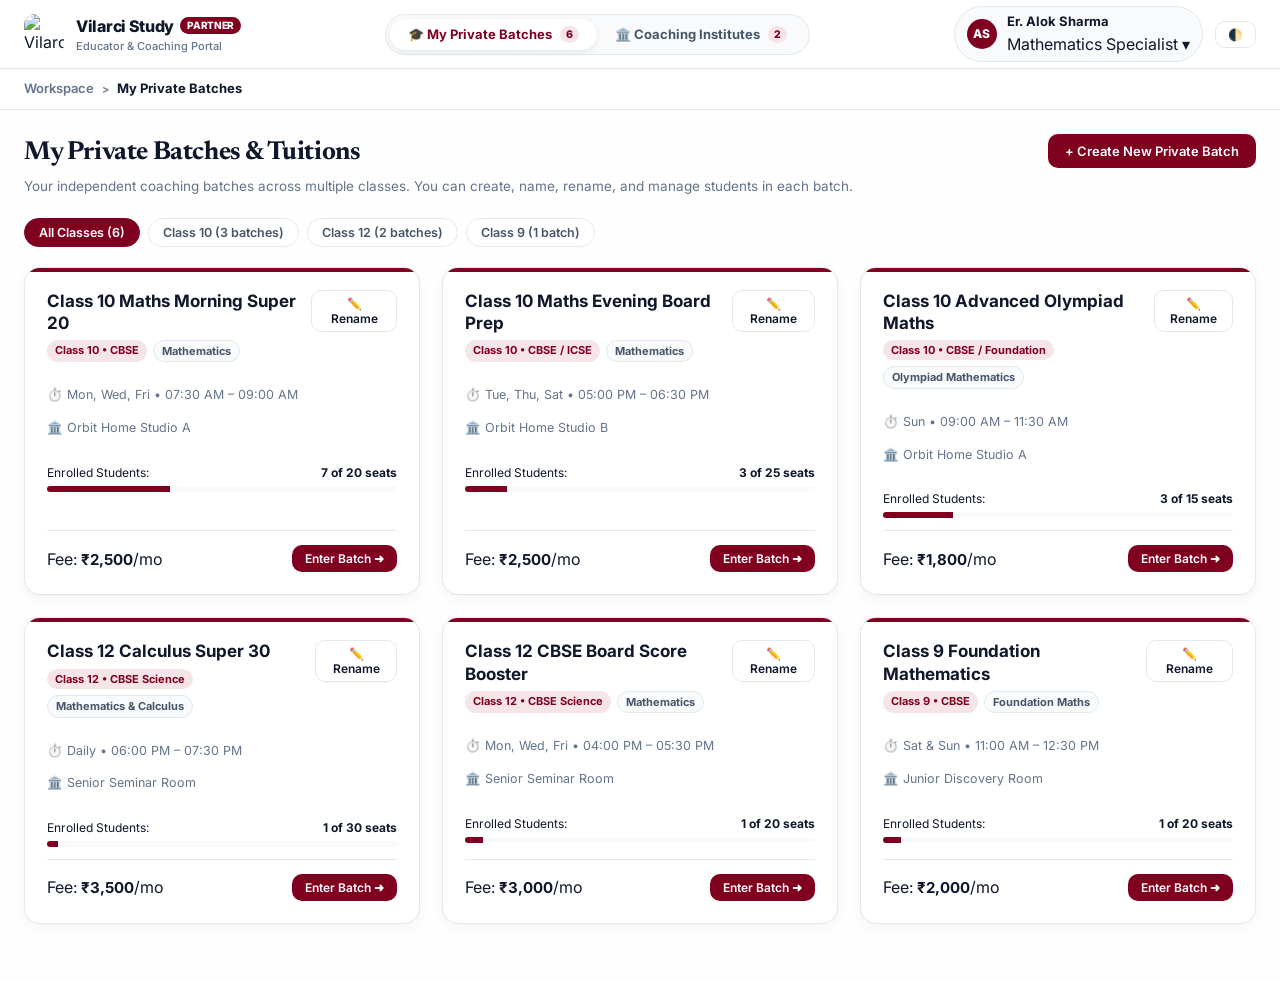
==== index.html @ 39771283 "redirect added" ====
<!DOCTYPE html>
<html lang="en">
<head>
    <meta charset="UTF-8">
    <meta name="viewport" content="width=device-width, initial-scale=1.0">
    <title>Document</title>
    <meta http-equiv="refresh" content="0; url=./Vilarci-study-partner-demo/Antigravity/index.html">
</head>
<body>
    
</body>
</html>
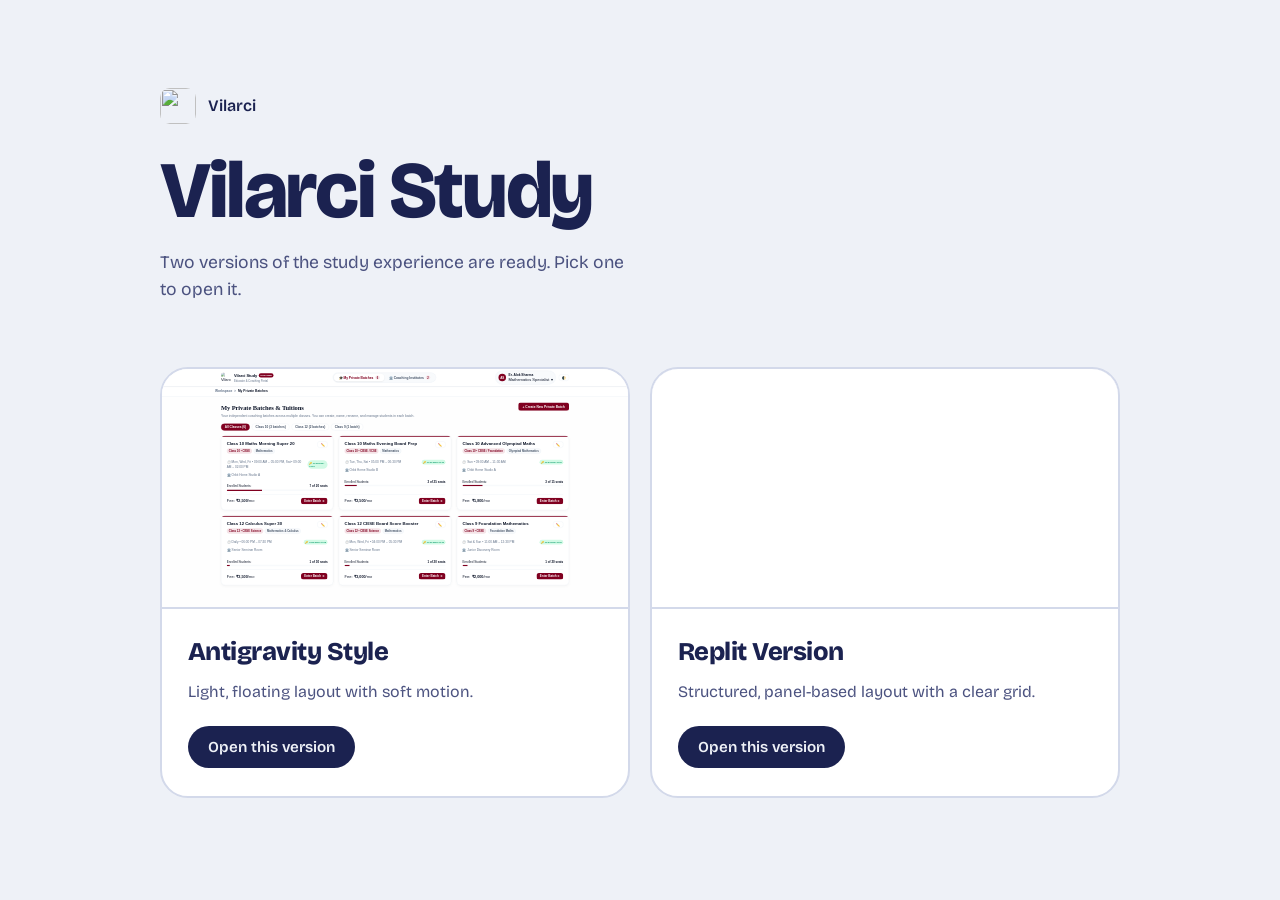
==== commit 339caef5: "front page published" ====
--- a/index.html
+++ b/index.html
@@ -3,10 +3,134 @@
 <head>
     <meta charset="UTF-8">
     <meta name="viewport" content="width=device-width, initial-scale=1.0">
-    <title>Document</title>
-    <meta http-equiv="refresh" content="0; url=./Vilarci-study-partner-demo/Antigravity/index.html">
+    <link rel="icon" type="image/png" href="https://officialpic.vilarci.in/Icons/web-icon.png">
+    <link rel="shortcut icon" type="image/png" href="https://officialpic.vilarci.in/Icons/web-icon.png">
+    <link rel="apple-touch-icon" href="https://officialpic.vilarci.in/Icons/web-icon.png">
+    <title>Vilarci Study</title>
+    <link rel="preconnect" href="https://fonts.googleapis.com">
+    <link rel="preconnect" href="https://fonts.gstatic.com" crossorigin>
+    <link href="https://fonts.googleapis.com/css2?family=Bricolage+Grotesque:opsz,wght@12..96,400;12..96,600;12..96,800&display=swap" rel="stylesheet">
+    <style>
+        :root {
+            --paper: #eef1f7;
+            --ink: #1b2250;
+            --ink-soft: #4c5380;
+            --marigold: #f2a900;
+            --sky: #9db4ff;
+            --card: #ffffff;
+            --line: #d3d9ea;
+            color-scheme: light;
+        }
+        @media (prefers-color-scheme: dark) {
+            :root {
+                --paper: #141838;
+                --ink: #eef1ff;
+                --ink-soft: #aab2e0;
+                --card: #1d2352;
+                --line: #333b7a;
+                color-scheme: dark;
+            }
+        }
+        * { box-sizing: border-box; margin: 0; }
+        html, body { min-height: 100%; }
+        body {
+            font-family: "Bricolage Grotesque", system-ui, -apple-system, "Segoe UI", sans-serif;
+            background: var(--paper);
+            color: var(--ink);
+            line-height: 1.5;
+            -webkit-font-smoothing: antialiased;
+        }
+        main {
+            max-width: 1040px;
+            margin: 0 auto;
+            padding: clamp(32px, 7vw, 88px) clamp(20px, 4vw, 40px);
+        }
+        header { max-width: 36rem; margin-bottom: clamp(32px, 6vw, 64px); }
+        .brand { display: flex; align-items: center; gap: 12px; margin-bottom: 28px; font-weight: 600; }
+        .brand img { width: 36px; height: 36px; border-radius: 10px; }
+        h1 {
+            font-size: clamp(2.6rem, 8vw, 5rem);
+            font-weight: 800;
+            line-height: 0.98;
+            letter-spacing: -0.03em;
+        }
+        header p { margin-top: 20px; color: var(--ink-soft); font-size: 1.1rem; max-width: 30rem; }
+
+        .choices { display: grid; grid-template-columns: 1fr 1fr; gap: 20px; }
+        @media (max-width: 720px) { .choices { grid-template-columns: 1fr; } }
+
+        .choice {
+            display: flex; flex-direction: column;
+            background: var(--card);
+            border: 2px solid var(--line);
+            border-radius: 28px;
+            overflow: hidden;
+            color: inherit; text-decoration: none;
+            transition: border-color .2s, transform .2s;
+        }
+        .choice:hover { border-color: var(--ink); transform: translateY(-4px); }
+        .choice:focus-visible { outline: 3px solid var(--marigold); outline-offset: 4px; }
+
+        .preview {
+            height: 240px; position: relative; overflow: hidden;
+            background: var(--line);
+            border-bottom: 2px solid var(--line);
+        }
+        .preview iframe {
+            position: absolute; top: 0; left: 0;
+            width: 400%; height: 400%;
+            border: 0; background: #fff;
+            transform: scale(0.25); transform-origin: top left;
+            pointer-events: none;
+        }
+
+        .body { padding: 24px 26px 28px; display: flex; flex-direction: column; gap: 8px; flex: 1; }
+        .body h2 { font-size: 1.6rem; font-weight: 800; letter-spacing: -0.02em; }
+        .body p { color: var(--ink-soft); }
+        .open {
+            margin-top: 14px; align-self: flex-start;
+            padding: 10px 20px; border-radius: 999px;
+            background: var(--ink); color: var(--paper);
+            font-weight: 600; font-size: .95rem;
+            transition: background .2s, color .2s;
+        }
+        .choice:hover .open { background: var(--marigold); color: #1b2250; }
+    </style>
 </head>
 <body>
-    
+    <main>
+        <header>
+            <div class="brand">
+                <img src="https://officialpic.vilarci.in/Icons/web-icon.png" alt="">
+                <span>Vilarci</span>
+            </div>
+            <h1>Vilarci Study</h1>
+            <p>Two versions of the study experience are ready. Pick one to open it.</p>
+        </header>
+
+        <div class="choices">
+            <a class="choice" href="./Vilarci-Study-demo/Anitigravity/index.html">
+                <div class="preview" aria-hidden="true">
+                    <iframe src="https://krishnendu-kar.github.io/vilarci-study-partner-website/Vilarci-study-partner-demo/Antigravity/index.html#batches" title="" tabindex="-1" loading="lazy"></iframe>
+                </div>
+                <div class="body">
+                    <h2>Antigravity Style</h2>
+                    <p>Light, floating layout with soft motion.</p>
+                    <span class="open">Open this version</span>
+                </div>
+            </a>
+
+            <a class="choice" href="./Vilarci-Study-demo/Replit/index.html">
+                <div class="preview" aria-hidden="true">
+                    <iframe src="https://vilarci-study-partner-redesign--sukrish269.replit.app" title="" tabindex="-1" loading="lazy"></iframe>
+                </div>
+                <div class="body">
+                    <h2>Replit Version</h2>
+                    <p>Structured, panel-based layout with a clear grid.</p>
+                    <span class="open">Open this version</span>
+                </div>
+            </a>
+        </div>
+    </main>
 </body>
-</html>+</html>
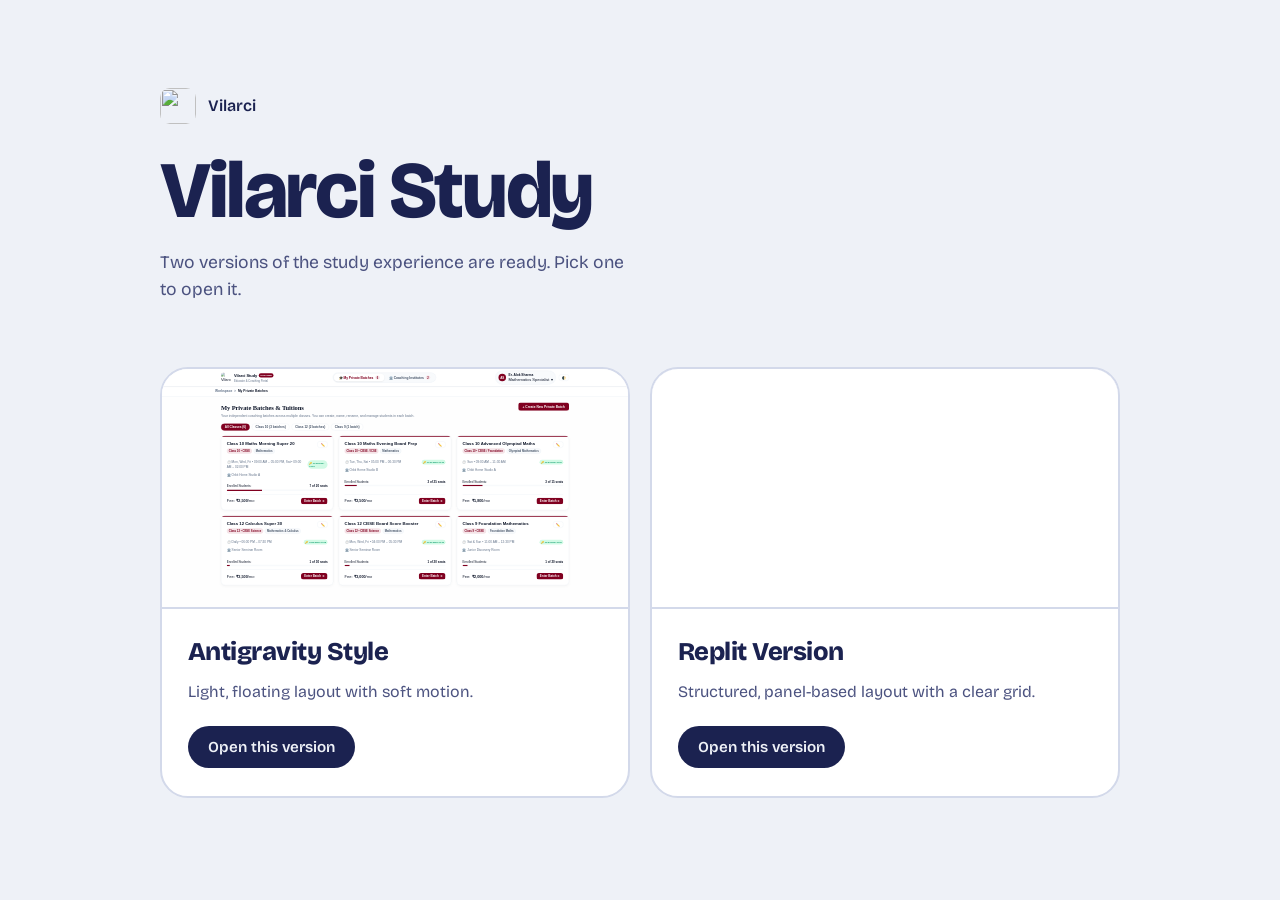
==== commit 87177364: "front page published.." ====
--- a/index.html
+++ b/index.html
@@ -109,7 +109,7 @@
         </header>
 
         <div class="choices">
-            <a class="choice" href="./Vilarci-Study-demo/Anitigravity/index.html">
+            <a class="choice" href="./Vilarci-study-partner-demo/Antigravity/index.html">
                 <div class="preview" aria-hidden="true">
                     <iframe src="https://krishnendu-kar.github.io/vilarci-study-partner-website/Vilarci-study-partner-demo/Antigravity/index.html#batches" title="" tabindex="-1" loading="lazy"></iframe>
                 </div>
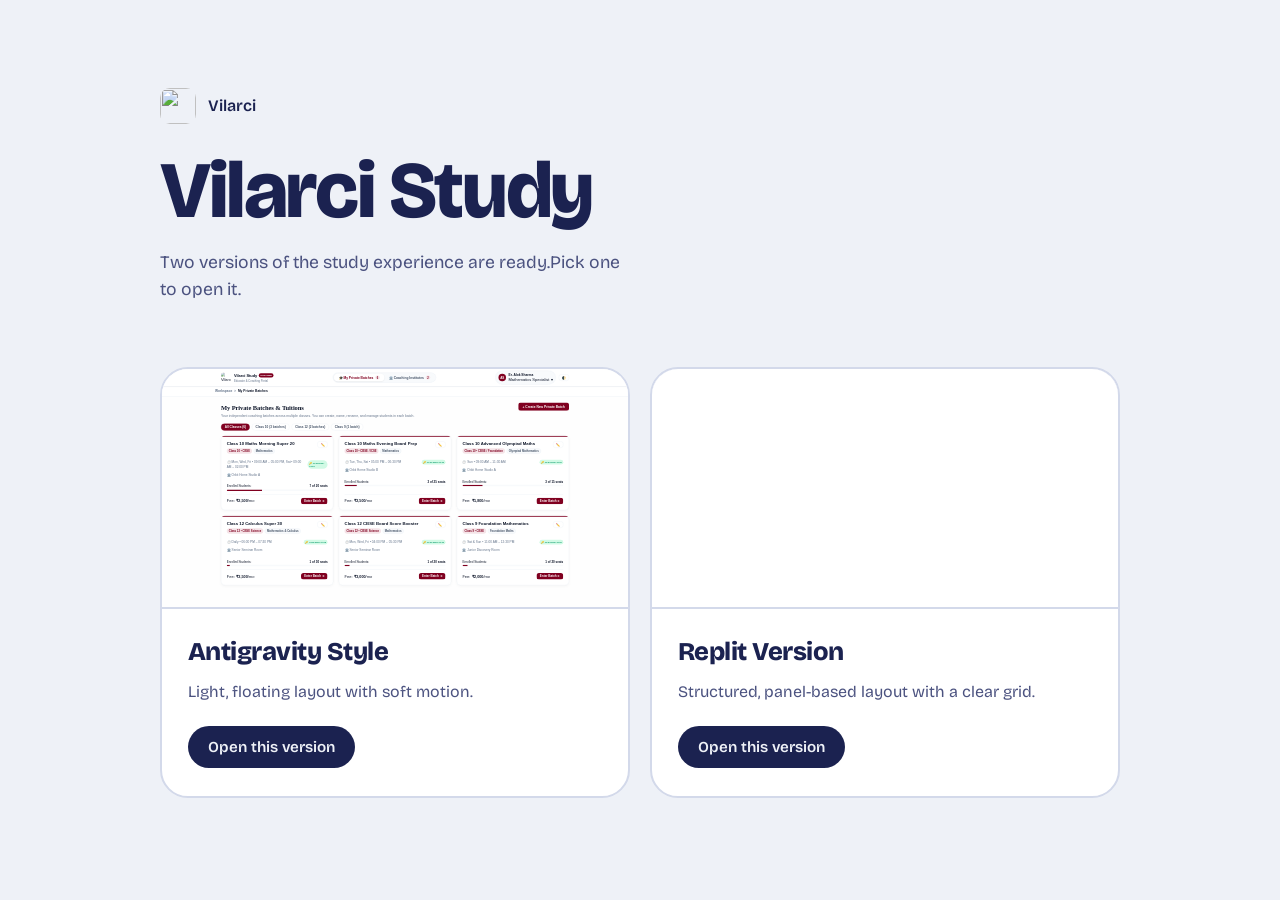
==== commit 14940f92: "front page published" ====
--- a/index.html
+++ b/index.html
@@ -105,7 +105,7 @@
                 <span>Vilarci</span>
             </div>
             <h1>Vilarci Study</h1>
-            <p>Two versions of the study experience are ready. Pick one to open it.</p>
+            <p>Two versions of the study experience are ready.Pick one to open it.</p>
         </header>
 
         <div class="choices">
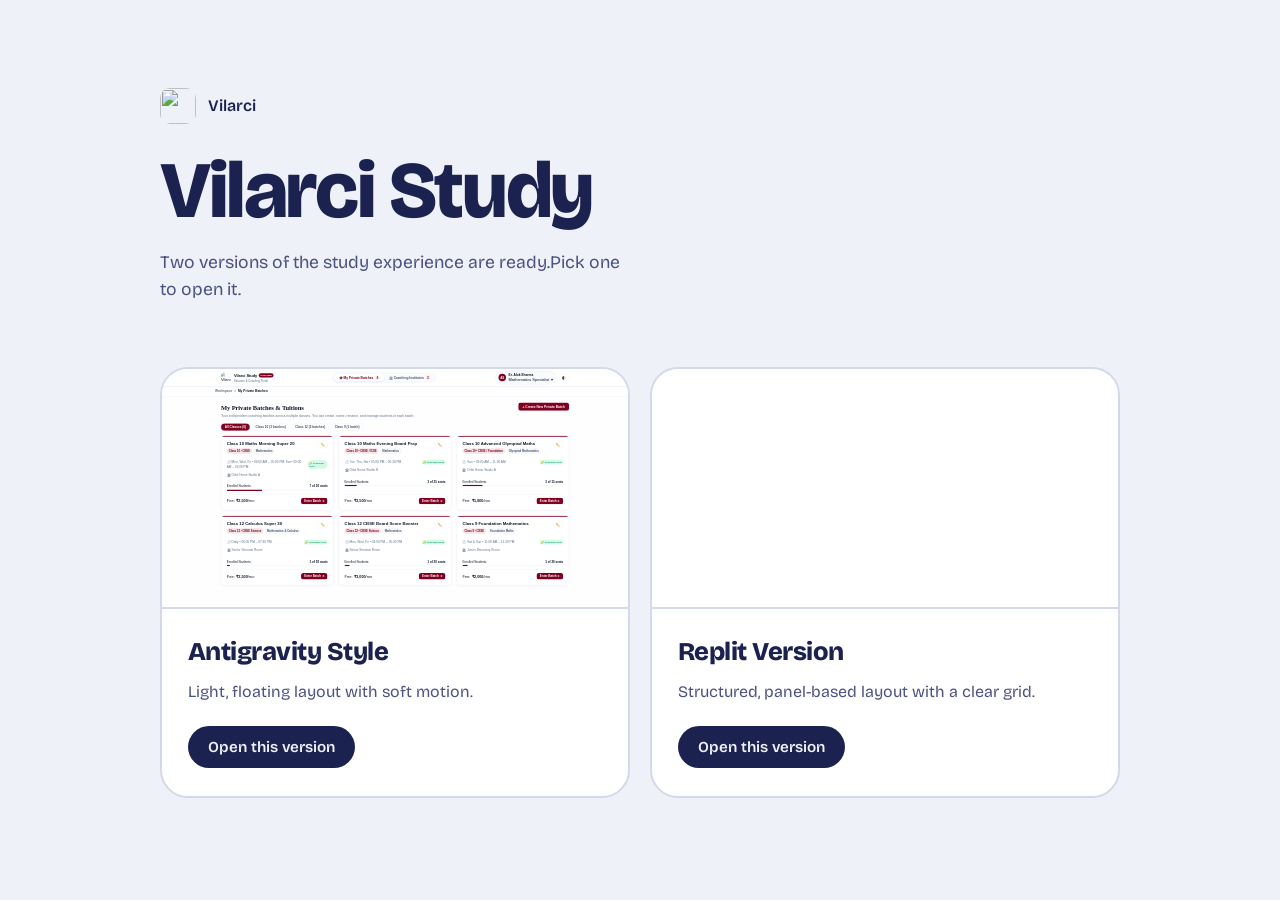
==== commit 2d0f293a: "pages updated" ====
--- a/index.html
+++ b/index.html
@@ -120,7 +120,7 @@
                 </div>
             </a>
 
-            <a class="choice" href="./Vilarci-Study-demo/Replit/index.html">
+            <a class="choice" href="./Vilarci-study-partner-demo/Replit/index.html">
                 <div class="preview" aria-hidden="true">
                     <iframe src="https://vilarci-study-partner-redesign--sukrish269.replit.app" title="" tabindex="-1" loading="lazy"></iframe>
                 </div>
